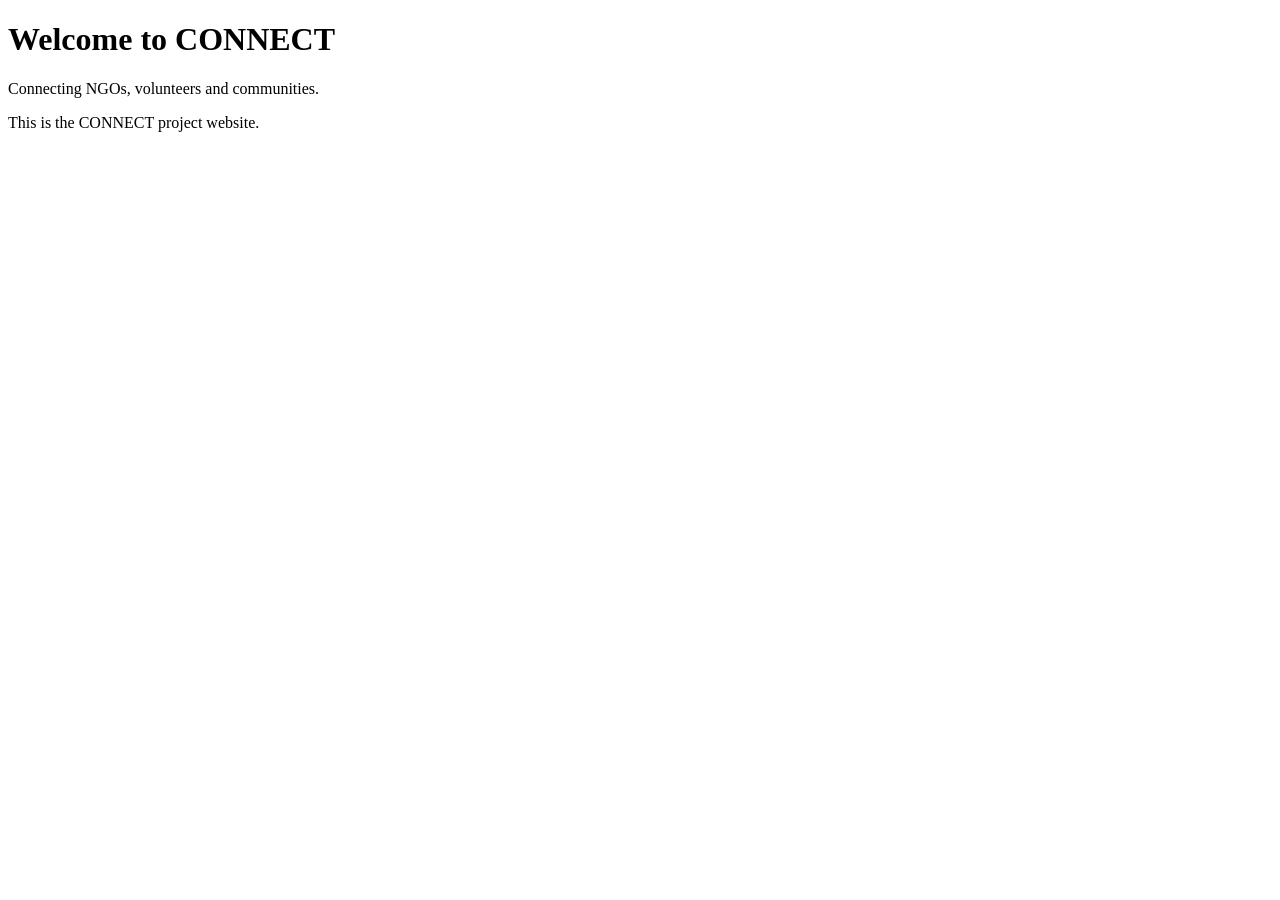
==== index.html @ 96f118cd "Add initial HTML structure for CONNECT website" ====
<!DOCTYPE html>
<html lang="en">
<head>
    <meta charset="UTF-8">
    <meta name="viewport" content="width=device-width, initial-scale=1.0">
    <title>CONNECT - NGO Support</title>
</head>
<body>
    <h1>Welcome to CONNECT</h1>
    <p>Connecting NGOs, volunteers and communities.</p>
    <p>This is the CONNECT project website.</p>
</body>
</html>
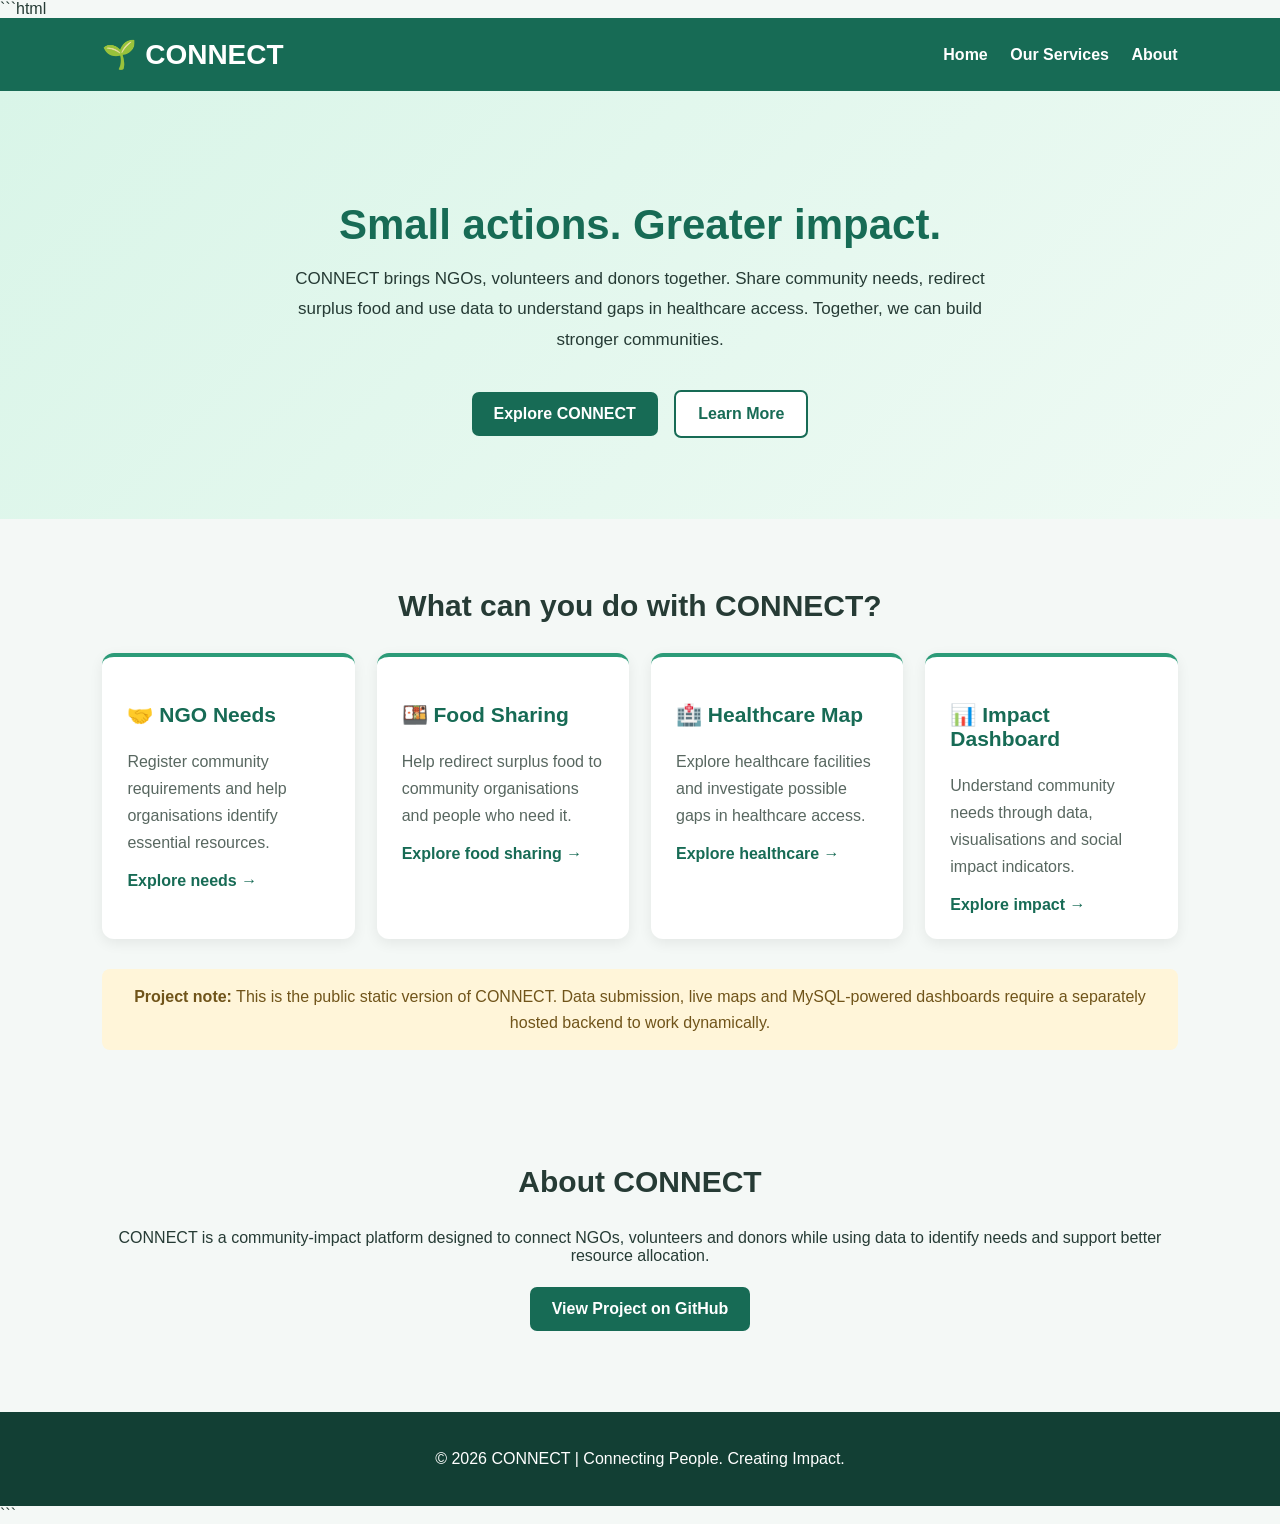
==== commit fba9d1be: "Revamp index.html with new title and styles Updated the title and added styling for improved layout " ====
--- a/index.html
+++ b/index.html
@@ -1,14 +1,269 @@
-
+```html
 <!DOCTYPE html>
 <html lang="en">
 <head>
     <meta charset="UTF-8">
     <meta name="viewport" content="width=device-width, initial-scale=1.0">
-    <title>CONNECT - NGO Support</title>
+    <title>Home | CONNECT</title>
+
+    <style>
+        * {
+            box-sizing: border-box;
+        }
+
+        body {
+            margin: 0;
+            font-family: Arial, sans-serif;
+            background: #f4f8f6;
+            color: #263b35;
+        }
+
+        header {
+            background: #176b55;
+            color: white;
+            padding: 20px 8%;
+            display: flex;
+            justify-content: space-between;
+            align-items: center;
+            flex-wrap: wrap;
+            gap: 12px;
+        }
+
+        header h2 {
+            margin: 0;
+            font-size: 28px;
+        }
+
+        nav a {
+            color: white;
+            text-decoration: none;
+            margin-left: 18px;
+            font-weight: bold;
+        }
+
+        .hero {
+            text-align: center;
+            padding: 75px 20px;
+            background: linear-gradient(135deg, #d9f5e8, #effaf4);
+        }
+
+        .hero h1 {
+            font-size: 42px;
+            color: #176b55;
+            margin-bottom: 15px;
+        }
+
+        .hero p {
+            max-width: 700px;
+            margin: 0 auto 28px;
+            line-height: 1.8;
+            font-size: 17px;
+        }
+
+        .button {
+            display: inline-block;
+            background: #176b55;
+            color: white;
+            padding: 13px 22px;
+            margin: 6px;
+            border-radius: 7px;
+            text-decoration: none;
+            font-weight: bold;
+        }
+
+        .button:hover {
+            background: #104c3d;
+        }
+
+        .secondary {
+            background: white;
+            color: #176b55;
+            border: 2px solid #176b55;
+        }
+
+        .secondary:hover {
+            background: #e0f3e9;
+            color: #104c3d;
+        }
+
+        .section {
+            padding: 45px 8%;
+            text-align: center;
+        }
+
+        .section h2 {
+            font-size: 30px;
+            margin-bottom: 30px;
+        }
+
+        .grid {
+            display: grid;
+            grid-template-columns: repeat(auto-fit, minmax(220px, 1fr));
+            gap: 22px;
+        }
+
+        .card {
+            background: white;
+            padding: 25px;
+            border-radius: 12px;
+            box-shadow: 0 4px 14px rgba(0, 0, 0, 0.07);
+            text-align: left;
+            border-top: 4px solid #2c9b78;
+        }
+
+        .card h3 {
+            color: #176b55;
+            font-size: 21px;
+        }
+
+        .card p {
+            line-height: 1.7;
+            color: #586760;
+        }
+
+        .card a {
+            color: #176b55;
+            font-weight: bold;
+            text-decoration: none;
+        }
+
+        .card a:hover {
+            text-decoration: underline;
+        }
+
+        .note {
+            background: #fff5d9;
+            color: #70541a;
+            padding: 15px;
+            border-radius: 8px;
+            margin-top: 30px;
+            line-height: 1.6;
+        }
+
+        footer {
+            background: #123f34;
+            color: white;
+            text-align: center;
+            padding: 22px;
+            margin-top: 30px;
+        }
+
+        @media (max-width: 600px) {
+            header {
+                justify-content: center;
+                text-align: center;
+            }
+
+            nav a {
+                margin: 8px;
+                display: inline-block;
+            }
+
+            .hero h1 {
+                font-size: 32px;
+            }
+        }
+    </style>
 </head>
+
 <body>
-    <h1>Welcome to CONNECT</h1>
-    <p>Connecting NGOs, volunteers and communities.</p>
-    <p>This is the CONNECT project website.</p>
+
+    <header>
+        <h2>🌱 CONNECT</h2>
+
+        <nav>
+            <a href="#home">Home</a>
+            <a href="#features">Our Services</a>
+            <a href="#about">About</a>
+        </nav>
+    </header>
+
+    <section class="hero" id="home">
+        <h1>Small actions. Greater impact.</h1>
+
+        <p>
+            CONNECT brings NGOs, volunteers and donors together.
+            Share community needs, redirect surplus food and use
+            data to understand gaps in healthcare access.
+            Together, we can build stronger communities.
+        </p>
+
+        <a class="button" href="#features">Explore CONNECT</a>
+        <a class="button secondary" href="#about">Learn More</a>
+    </section>
+
+    <section class="section" id="features">
+        <h2>What can you do with CONNECT?</h2>
+
+        <div class="grid">
+
+            <div class="card">
+                <h3>🤝 NGO Needs</h3>
+                <p>
+                    Register community requirements and help
+                    organisations identify essential resources.
+                </p>
+                <a href="#about">Explore needs →</a>
+            </div>
+
+            <div class="card">
+                <h3>🍱 Food Sharing</h3>
+                <p>
+                    Help redirect surplus food to community
+                    organisations and people who need it.
+                </p>
+                <a href="#about">Explore food sharing →</a>
+            </div>
+
+            <div class="card">
+                <h3>🏥 Healthcare Map</h3>
+                <p>
+                    Explore healthcare facilities and investigate
+                    possible gaps in healthcare access.
+                </p>
+                <a href="#about">Explore healthcare →</a>
+            </div>
+
+            <div class="card">
+                <h3>📊 Impact Dashboard</h3>
+                <p>
+                    Understand community needs through data,
+                    visualisations and social impact indicators.
+                </p>
+                <a href="#about">Explore impact →</a>
+            </div>
+
+        </div>
+
+        <div class="note">
+            <strong>Project note:</strong>
+            This is the public static version of CONNECT.
+            Data submission, live maps and MySQL-powered dashboards
+            require a separately hosted backend to work dynamically.
+        </div>
+    </section>
+
+    <section class="section" id="about">
+        <h2>About CONNECT</h2>
+
+        <p>
+            CONNECT is a community-impact platform designed to
+            connect NGOs, volunteers and donors while using data
+            to identify needs and support better resource allocation.
+        </p>
+
+        <a class="button"
+           href="https://github.com/preetha1475/CONNECT"
+           target="_blank"
+           rel="noopener noreferrer">
+            View Project on GitHub
+        </a>
+    </section>
+
+    <footer>
+        <p>© 2026 CONNECT | Connecting People. Creating Impact.</p>
+    </footer>
+
 </body>
 </html>
+```
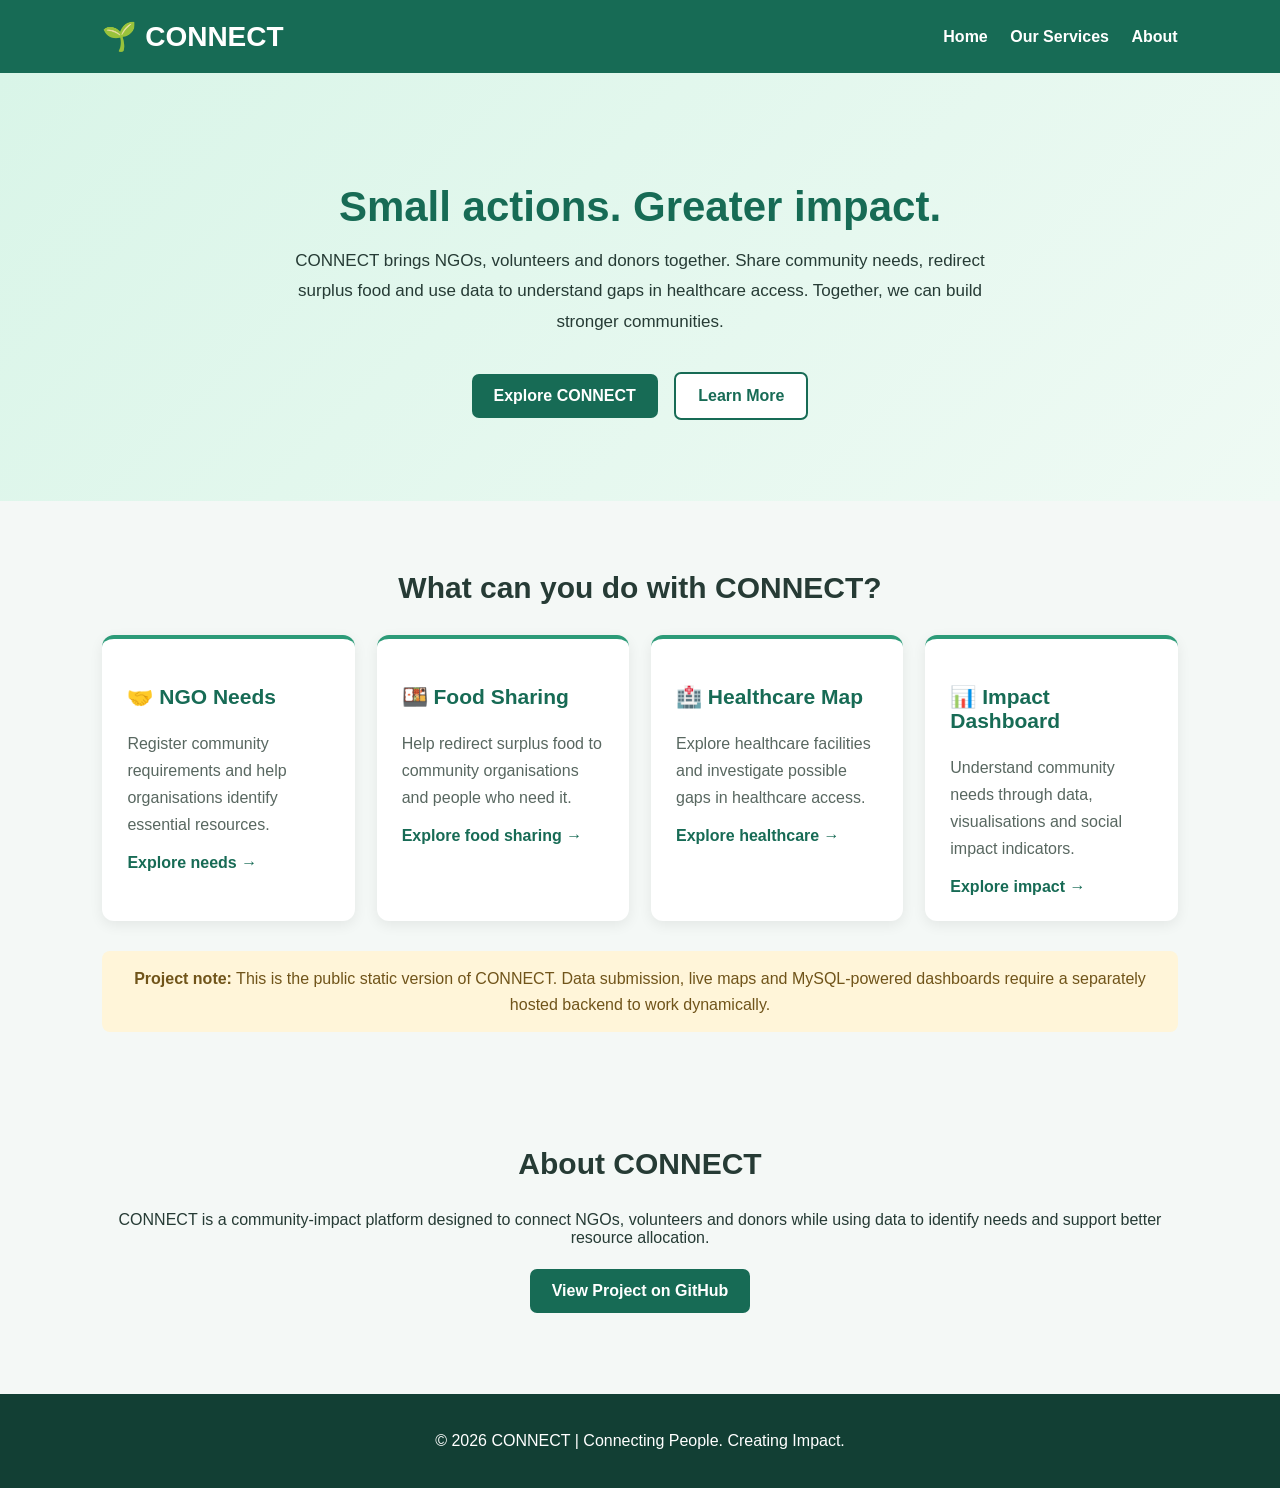
==== commit 4d6f56df: "Remove code block formatting from index.html" ====
--- a/index.html
+++ b/index.html
@@ -1,4 +1,4 @@
-```html
+
 <!DOCTYPE html>
 <html lang="en">
 <head>
@@ -266,4 +266,4 @@
 
 </body>
 </html>
-```
+
